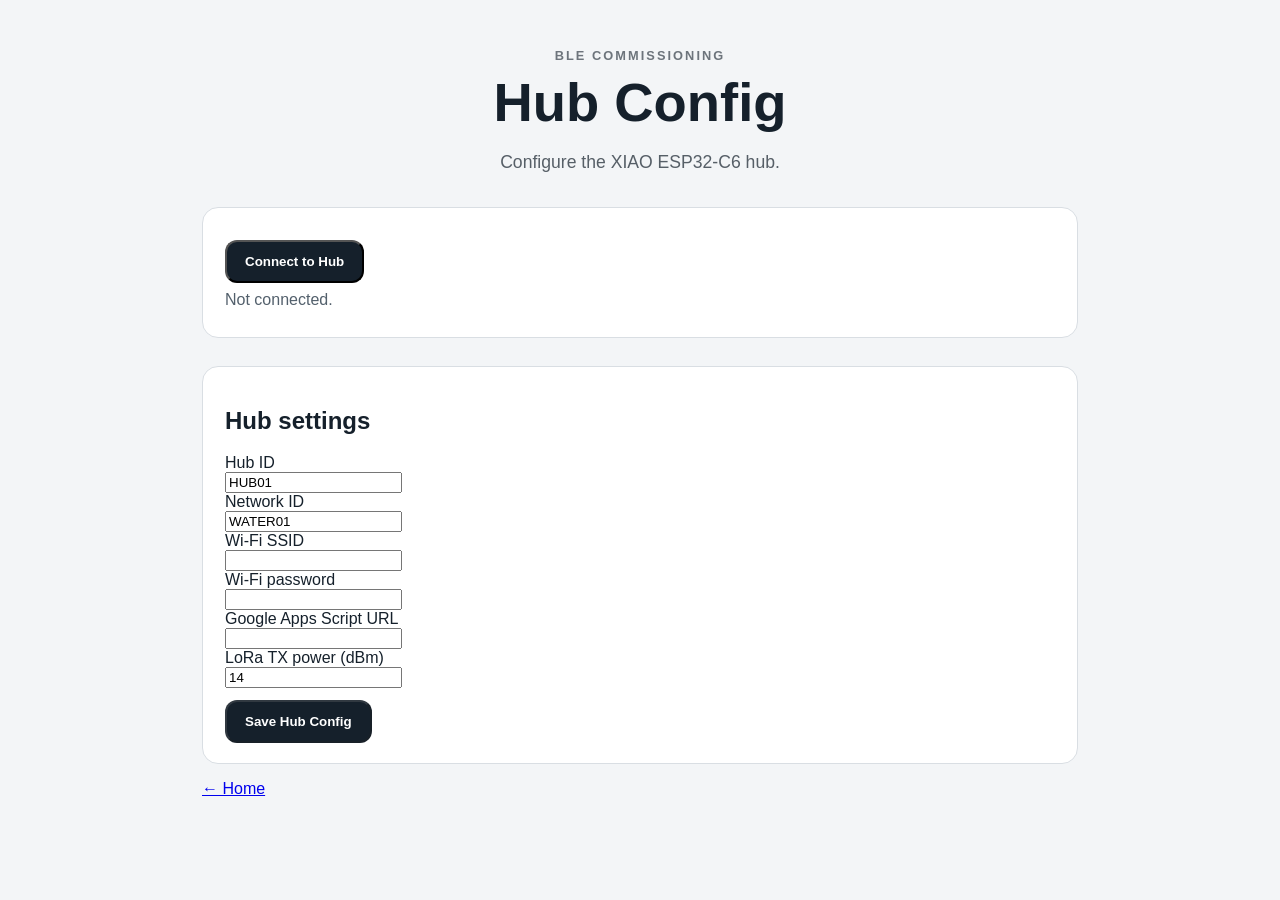
==== docs/hub.html @ f461676f "Add GitHub Pages hub configuration page" ====
<!doctype html><html lang="en"><head><meta charset="utf-8"><meta name="viewport" content="width=device-width,initial-scale=1"><title>Hub Config</title><link rel="stylesheet" href="styles.css"></head><body><main class="shell"><section class="hero"><div class="eyebrow">BLE Commissioning</div><h1>Hub Config</h1><p>Configure the XIAO ESP32-C6 hub.</p></section><section class="notice"><button id="connect" class="button">Connect to Hub</button><p id="status">Not connected.</p></section><section class="notice"><h2>Hub settings</h2><label>Hub ID<br><input id="hub" value="HUB01"></label><br><label>Network ID<br><input id="network" value="WATER01"></label><br><label>Wi-Fi SSID<br><input id="ssid"></label><br><label>Wi-Fi password<br><input id="password" type="password"></label><br><label>Google Apps Script URL<br><input id="url"></label><br><label>LoRa TX power (dBm)<br><input id="power" type="number" value="14"></label><br><button id="save" class="button" disabled>Save Hub Config</button></section><p><a href="index.html">← Home</a></p></main><script src="ble.js"></script><script>const formFields=['hub','network','ssid','password','url','power']; document.getElementById('connect').onclick=()=>BleConfig.connect('hub'); document.getElementById('save').onclick=()=>BleConfig.save(formFields.map(id=>[id,document.getElementById(id).value]));</script></body></html>
---- docs/styles.css ----
*{box-sizing:border-box}body{margin:0;font-family:-apple-system,BlinkMacSystemFont,"Segoe UI",sans-serif;background:#f3f5f7;color:#15202b}.shell{max-width:920px;margin:0 auto;padding:48px 22px}.hero{text-align:center;margin-bottom:34px}.eyebrow{font-size:.8rem;letter-spacing:.16em;text-transform:uppercase;font-weight:700;opacity:.6}.hero h1{font-size:clamp(2rem,6vw,3.4rem);margin:8px 0}.hero p{font-size:1.1rem;opacity:.7}.cards{display:grid;grid-template-columns:repeat(2,minmax(0,1fr));gap:22px}.card{display:block;padding:30px;background:white;border:1px solid #d9dee3;border-radius:22px;color:inherit;text-decoration:none;box-shadow:0 8px 24px rgba(0,0,0,.06);transition:transform .15s,box-shadow .15s}.card:hover{transform:translateY(-3px);box-shadow:0 12px 30px rgba(0,0,0,.1)}.icon{font-size:2rem}.card h2{margin:14px 0 8px}.card p{line-height:1.55;min-height:72px;color:#53606c}.button{display:inline-block;margin-top:12px;padding:12px 18px;border-radius:12px;background:#15202b;color:white;font-weight:700}.notice{margin-top:28px;padding:20px 22px;background:white;border-radius:16px;border:1px solid #d9dee3}.notice p{margin:.5rem 0;color:#53606c}.compat{font-size:.9rem}@media(max-width:680px){.cards{grid-template-columns:1fr}.card p{min-height:0}}
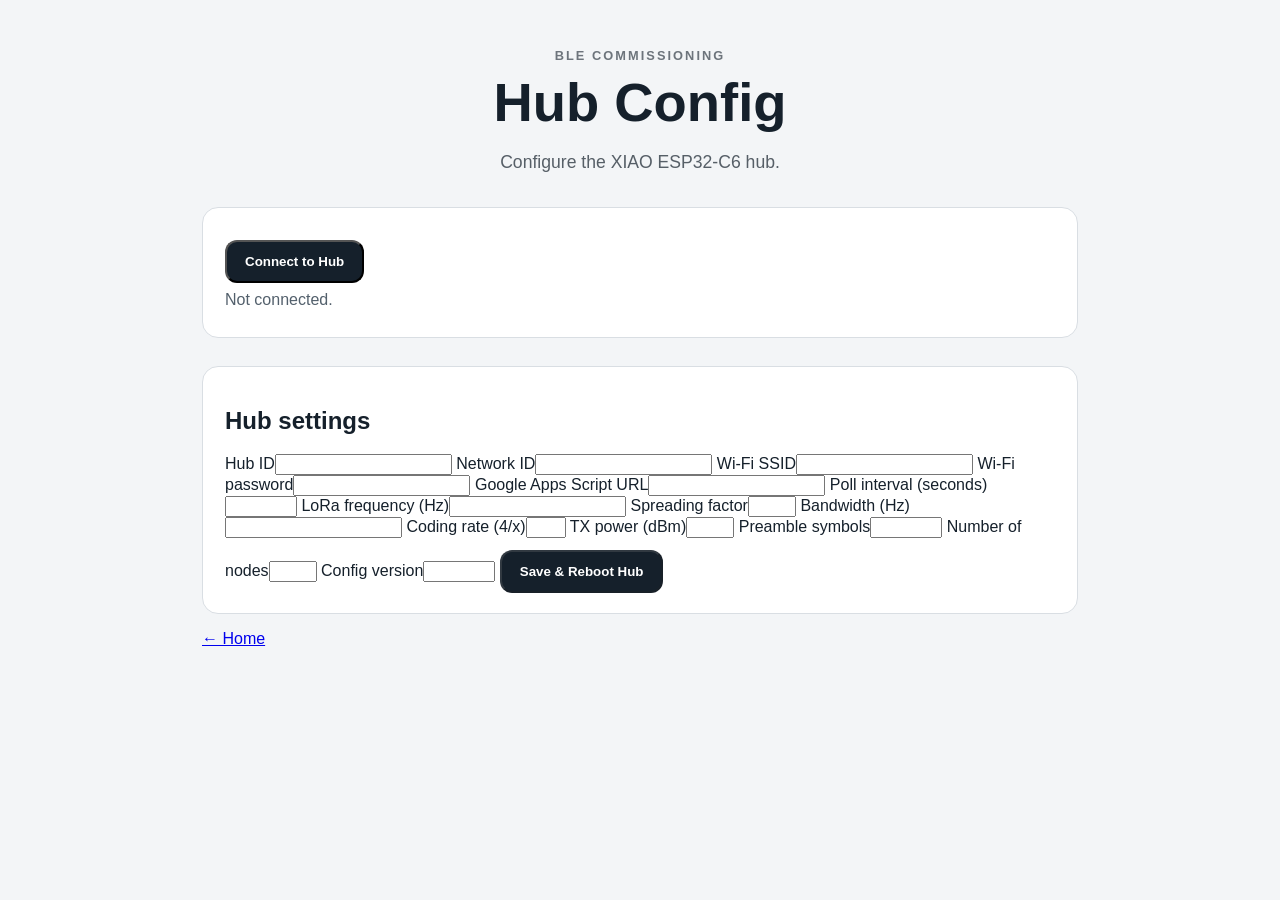
==== commit 88e64c52: "Build Bluefy BLE commissioning pages" ====
--- a/docs/hub.html
+++ b/docs/hub.html
@@ -1 +1,29 @@
-<!doctype html><html lang="en"><head><meta charset="utf-8"><meta name="viewport" content="width=device-width,initial-scale=1"><title>Hub Config</title><link rel="stylesheet" href="styles.css"></head><body><main class="shell"><section class="hero"><div class="eyebrow">BLE Commissioning</div><h1>Hub Config</h1><p>Configure the XIAO ESP32-C6 hub.</p></section><section class="notice"><button id="connect" class="button">Connect to Hub</button><p id="status">Not connected.</p></section><section class="notice"><h2>Hub settings</h2><label>Hub ID<br><input id="hub" value="HUB01"></label><br><label>Network ID<br><input id="network" value="WATER01"></label><br><label>Wi-Fi SSID<br><input id="ssid"></label><br><label>Wi-Fi password<br><input id="password" type="password"></label><br><label>Google Apps Script URL<br><input id="url"></label><br><label>LoRa TX power (dBm)<br><input id="power" type="number" value="14"></label><br><button id="save" class="button" disabled>Save Hub Config</button></section><p><a href="index.html">← Home</a></p></main><script src="ble.js"></script><script>const formFields=['hub','network','ssid','password','url','power']; document.getElementById('connect').onclick=()=>BleConfig.connect('hub'); document.getElementById('save').onclick=()=>BleConfig.save(formFields.map(id=>[id,document.getElementById(id).value]));</script></body></html>+<!doctype html>
+<html lang="en">
+<head><meta charset="utf-8"><meta name="viewport" content="width=device-width,initial-scale=1">
+<title>Hub Config</title><link rel="stylesheet" href="styles.css"></head>
+<body><main class="shell">
+<section class="hero"><div class="eyebrow">BLE Commissioning</div><h1>Hub Config</h1><p>Configure the XIAO ESP32-C6 hub.</p></section>
+<section class="notice"><button id="connect" class="button">Connect to Hub</button><p id="status">Not connected.</p></section>
+<section class="notice"><h2>Hub settings</h2>
+<label>Hub ID<input id="hub"></label>
+<label>Network ID<input id="network"></label>
+<label>Wi-Fi SSID<input id="ssid"></label>
+<label>Wi-Fi password<input id="password" type="password"></label>
+<label>Google Apps Script URL<input id="url"></label>
+<label>Poll interval (seconds)<input id="poll" type="number" min="5" max="43200"></label>
+<label>LoRa frequency (Hz)<input id="freq" type="number"></label>
+<label>Spreading factor<input id="sf" type="number" min="5" max="12"></label>
+<label>Bandwidth (Hz)<input id="bw" type="number"></label>
+<label>Coding rate (4/x)<input id="cr" type="number" min="5" max="8"></label>
+<label>TX power (dBm)<input id="power" type="number" min="-9" max="22"></label>
+<label>Preamble symbols<input id="preamble" type="number" min="8" max="65535"></label>
+<label>Number of nodes<input id="nodes" type="number" min="1" max="10"></label>
+<label>Config version<input id="version" type="number" min="0" max="65535"></label>
+<button id="save" class="button" disabled>Save & Reboot Hub</button>
+</section><p><a href="index.html">← Home</a></p>
+<script src="ble.js"></script><script>
+document.getElementById('connect').onclick=()=>BleConfig.connect('hub');
+const ids=['hub','network','ssid','password','url','poll','freq','sf','bw','cr','power','preamble','nodes','version'];
+document.getElementById('save').onclick=()=>BleConfig.save(ids.map(id=>[id]));
+</script></main></body></html>
